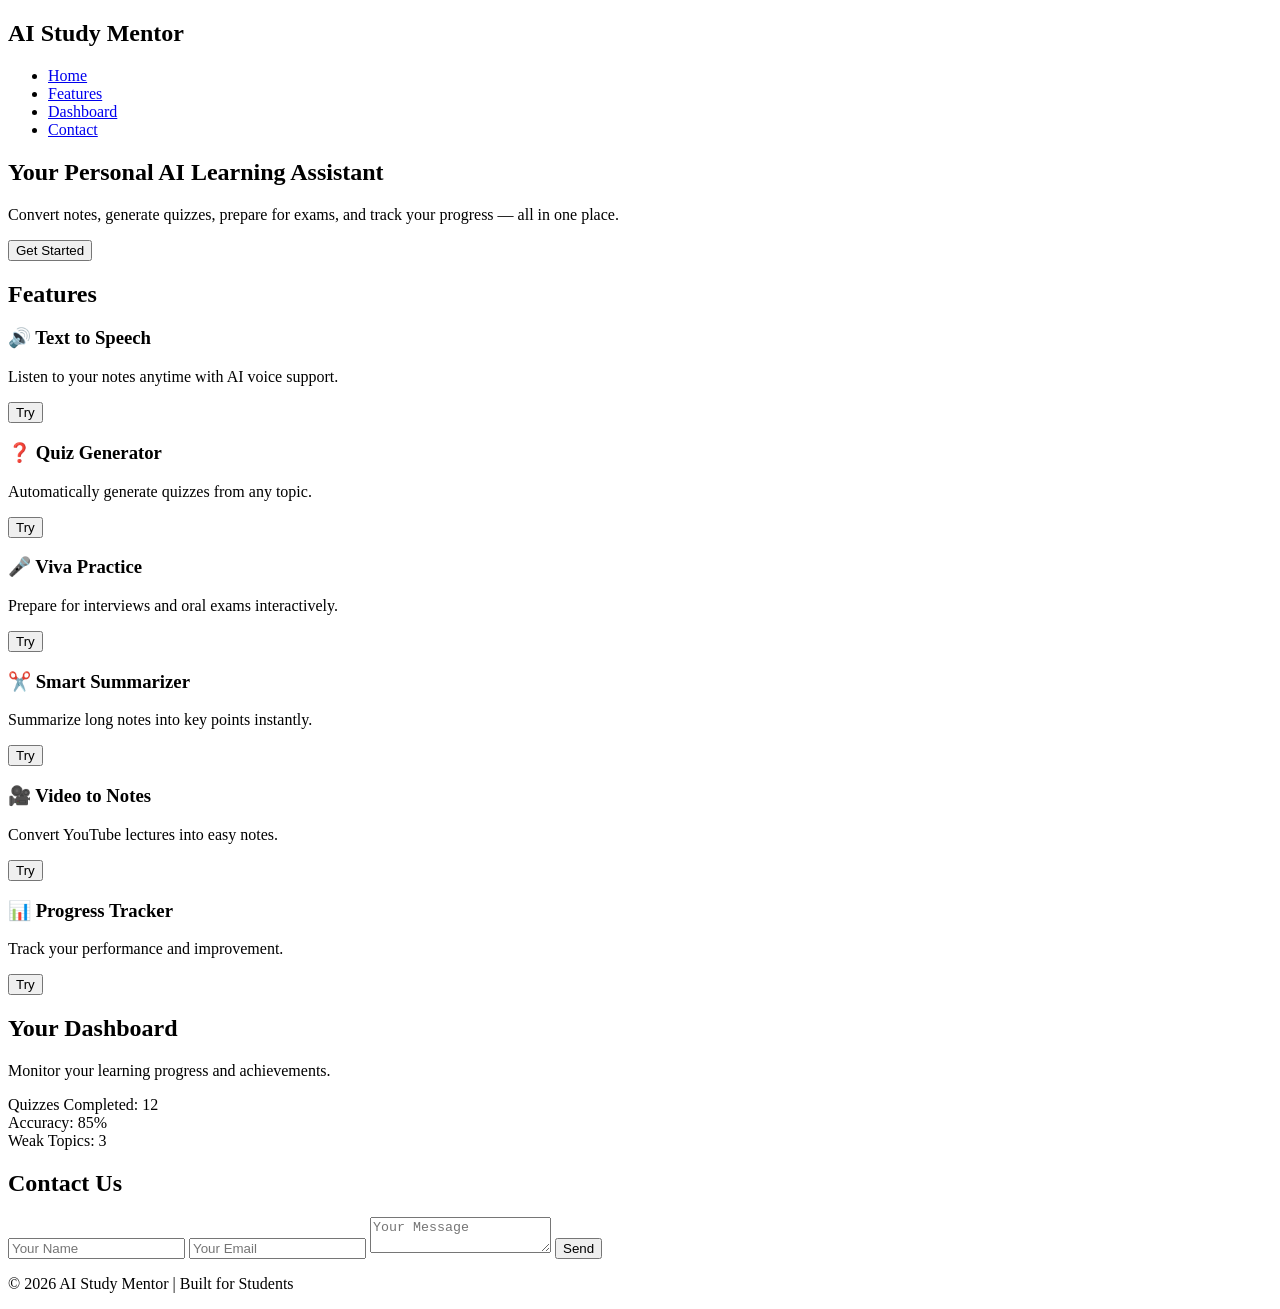
==== frontend/index.html @ 2825fd94 "Rename index.html to frontend/index.html" ====
<!DOCTYPE html>
<html lang="en">
<head>
    <meta charset="UTF-8">
    <meta name="viewport" content="width=device-width, initial-scale=1.0">
    <title>AI Study Mentor</title>
    <link rel="stylesheet" href="style.css">
</head>
<body>

    <!-- Navbar -->
    <nav>
        <h1>AI Study Mentor</h1>
        <ul>
            <li><a href="#">Home</a></li>
            <li><a href="#features">Features</a></li>
            <li><a href="#dashboard">Dashboard</a></li>
            <li><a href="#contact">Contact</a></li>
        </ul>
    </nav>

    <!-- Hero Section -->
    <section class="hero">
        <div class="hero-text">
            <h2>Your Personal AI Learning Assistant</h2>
            <p>Convert notes, generate quizzes, prepare for exams, and track your progress — all in one place.</p>
            <button>Get Started</button>
        </div>
    </section>

    <!-- Features -->
    <section id="features" class="features">
        <h2>Features</h2>
        <div class="feature-container">

            <div class="card">
               <h3>🔊 Text to Speech</h3>
               <p>Listen to your notes anytime with AI voice support.</p>
     
               <a href="tts.html">
                  <button class="card-btn">Try</button>
                </a>
            </div>

                    <div class="card">
                      <h3>❓ Quiz Generator</h3>
                        <p>Automatically generate quizzes from any topic.</p>
                        <a href="quiz.html">
                             <button class="card-btn">Try </button>
                            </a>
                    </div>

                    <div class="card">
                           <h3>🎤 Viva Practice</h3>
                           <p>Prepare for interviews and oral exams interactively.</p>
                           <a href="viva.html">
                           <button class="card-btn">Try </button>
                           </a>
                    </div>

                    <div class="card">
                         <h3>✂️ Smart Summarizer</h3>
                         <p>Summarize long notes into key points instantly.</p>
                          <a href="summarizer.html">
                            <button class="card-btn">Try </button>
                          </a>
                    </div>

                   <div class="card">
                       <h3>🎥 Video to Notes</h3>
                       <p>Convert YouTube lectures into easy notes.</p>
                       <a href="video.html">
                            <button class="card-btn">Try </button>
                        </a>
                    </div>

                    <div class="card">
                       <h3>📊 Progress Tracker</h3>
                          <p>Track your performance and improvement.</p>
                          <a href="tracker.html">
                          <button class="card-btn">Try</button>
                            </a>
                   </div>

        </div>
    </section>

    <!-- Dashboard -->
    <section id="dashboard" class="dashboard">
        <h2>Your Dashboard</h2>
        <p>Monitor your learning progress and achievements.</p>
        <div class="stats">
            <div class="stat-box">Quizzes Completed: 12</div>
            <div class="stat-box">Accuracy: 85%</div>
            <div class="stat-box">Weak Topics: 3</div>
        </div>
    </section>

    <!-- Contact -->
    <section id="contact" class="contact">
        <h2>Contact Us</h2>
        <form>
            <input type="text" placeholder="Your Name" required>
            <input type="email" placeholder="Your Email" required>
            <textarea placeholder="Your Message"></textarea>
            <button type="submit">Send</button>
        </form>
    </section>

    <!-- Footer -->
    <footer>
        <p>© 2026 AI Study Mentor | Built for Students</p>
    </footer>

</body>
</html>
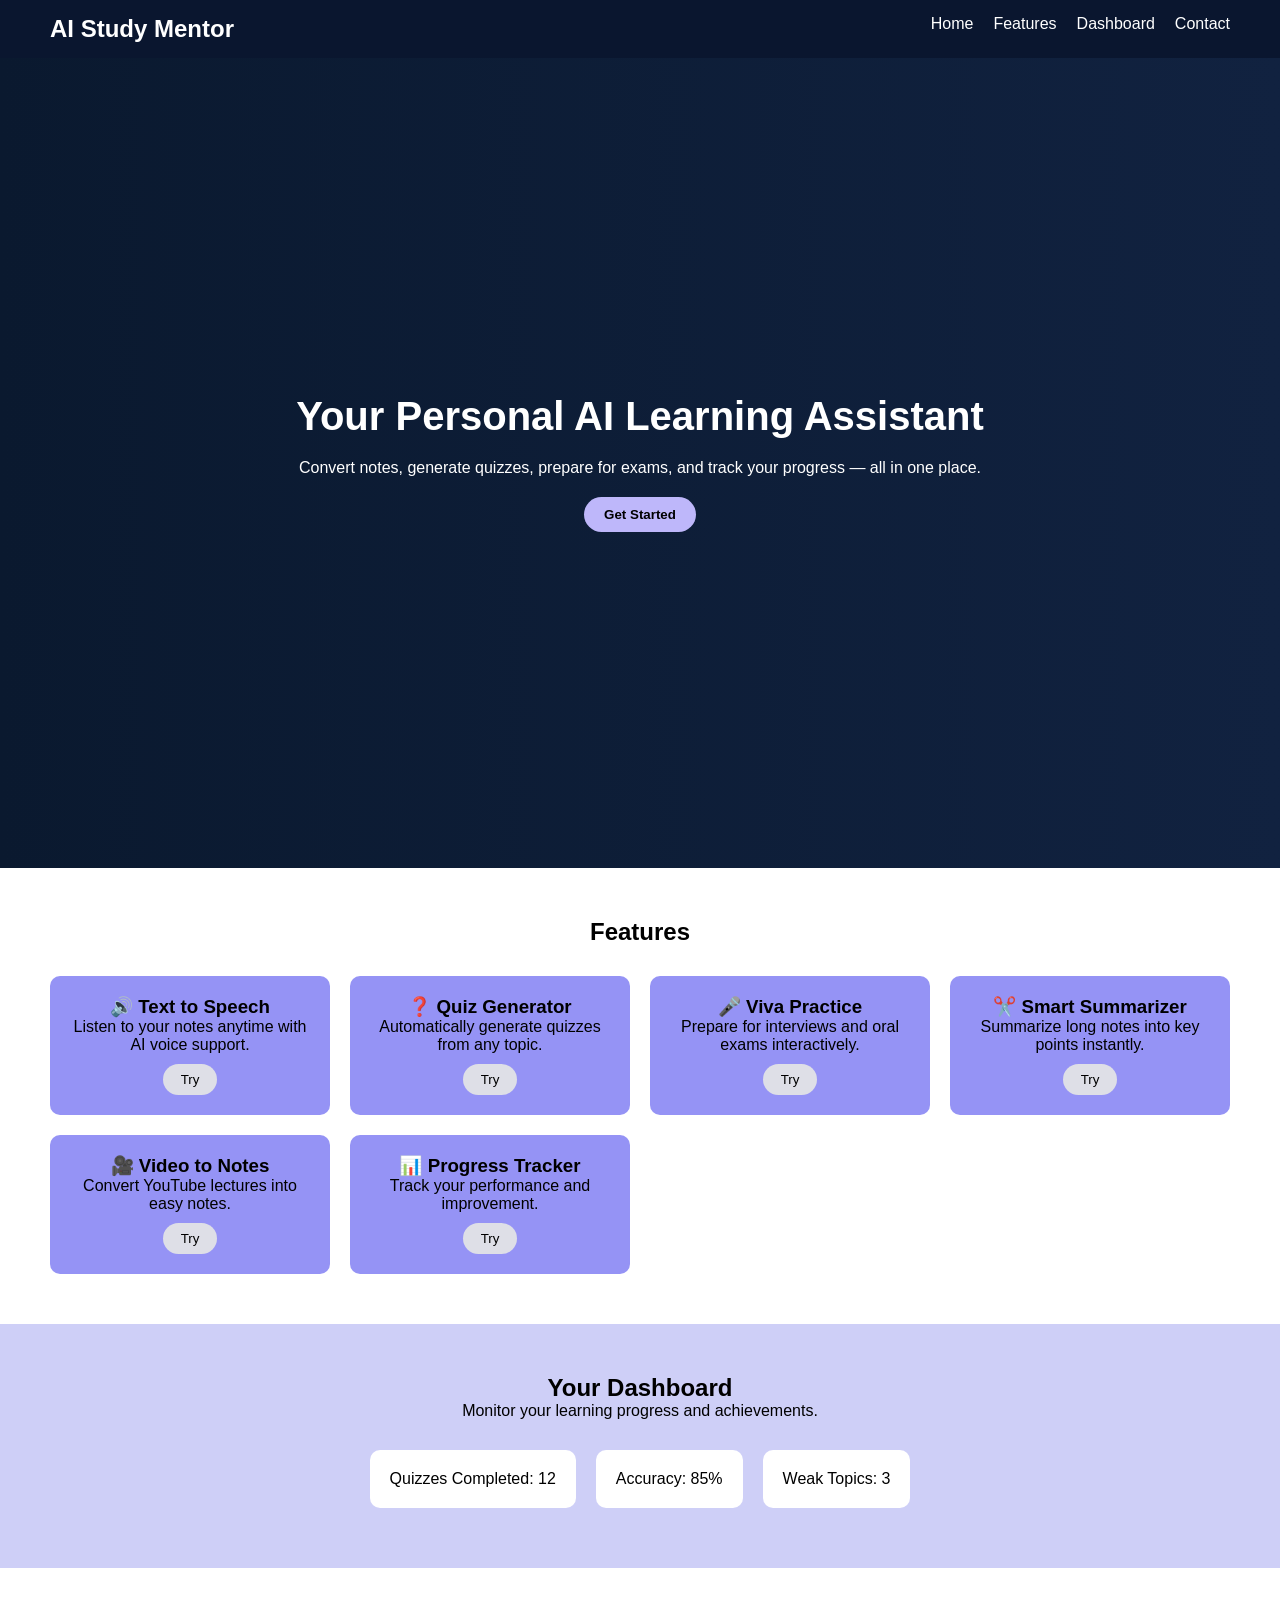
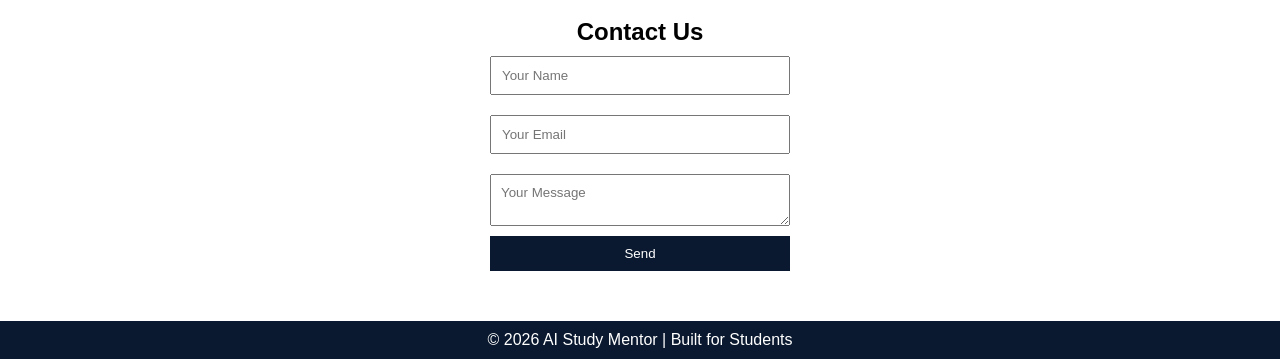
==== commit 6d3866eb: "Change Text to Speech link to new Streamlit app Updated the Text to Speech feature link to point to " ====
--- a/frontend/index.html
+++ b/frontend/index.html
@@ -37,7 +37,7 @@
                <h3>🔊 Text to Speech</h3>
                <p>Listen to your notes anytime with AI voice support.</p>
      
-               <a href="tts.html">
+               <a href="https://7cfxs3swvzvbbzzzbskqss.streamlit.app/">
                   <button class="card-btn">Try</button>
                 </a>
             </div>
--- a/frontend/style.css
+++ b/frontend/style.css
@@ -0,0 +1,166 @@
+* {
+    margin: 0;
+    padding: 0;
+    box-sizing: border-box;
+    font-family: Arial, sans-serif;
+}
+
+/* Navbar */
+nav {
+    display: flex;
+    justify-content: space-between;
+    padding: 15px 50px;
+    background: #0a162f;
+    color: white;
+}
+
+nav ul {
+    display: flex;
+    list-style: none;
+}
+
+nav ul li {
+    margin-left: 20px;
+}
+
+nav ul li a {
+    text-decoration: none;
+    color: white;
+    transition: 0.3s;
+}
+
+nav ul li a:hover {
+    color: #cc98f7;
+}
+
+/* Hero */
+.hero {
+    height: 90vh;
+    background: linear-gradient(to right, #0a192f, #112240);
+    display: flex;
+    justify-content: center;
+    align-items: center;
+    text-align: center;
+    color: white;
+}
+
+.hero h2 {
+    font-size: 40px;
+}
+
+.hero p {
+    margin: 20px 0;
+}
+
+.hero button {
+    padding: 10px 20px;
+    border-radius: 20px;
+    background: #beb7fa;
+    border: none;
+    cursor: pointer;
+    font-weight: bold;
+}
+
+.hero button:hover {
+    background: rgb(255, 255, 255);
+}
+
+/* Features */
+.features {
+    padding: 50px;
+    text-align: center;
+}
+
+.feature-container {
+    display: grid;
+    grid-template-columns: repeat(auto-fit, minmax(250px, 1fr));
+    gap: 20px;
+    margin-top: 30px;
+}
+
+.card {
+    padding: 20px;
+    border-radius: 10px;
+    background: #9593f5;
+    transition: 0.3s;
+}
+
+.card:hover {
+    transform: scale(1.05);
+    background: #d5dcf8;
+}
+
+/* Dashboard */
+.dashboard {
+    padding: 50px;
+    text-align: center;
+    background: #cecff7;
+}
+
+/* TTS */
+.card-btn {
+    margin-top: 10px;
+    padding: 8px 18px;
+    background: #dedfe7;
+    border: none;
+    border-radius: 25px;   /* 👈 more rounded */
+    cursor: pointer;
+    transition: 0.3s ease; /* 👈 smooth hover */
+}
+
+.card-btn:hover {
+    background: #aea9fc;
+}
+
+.stats {
+    display: flex;
+    justify-content: center;
+    margin-top: 20px;
+}
+
+.stat-box {
+    margin: 10px;
+    padding: 20px;
+    background: white;
+    border-radius: 10px;
+}
+
+/* Contact */
+.contact {
+    padding: 50px;
+    text-align: center;
+}
+
+.contact form {
+    display: flex;
+    flex-direction: column;
+    width: 300px;
+    margin: auto;
+}
+
+.contact input, .contact textarea {
+    margin: 10px 0;
+    padding: 10px;
+}
+
+.contact button {
+    padding: 10px;
+    background: #0a192f;
+    color: white;
+    border: none;
+    cursor: pointer;
+}
+
+.contact button:hover {
+    background: #b3b3b9;
+    color: black;
+    border-radius: 10px;
+}
+
+/* Footer */
+footer {
+    background: #0a192f;
+    color: white;
+    text-align: center;
+    padding: 10px;
+}
